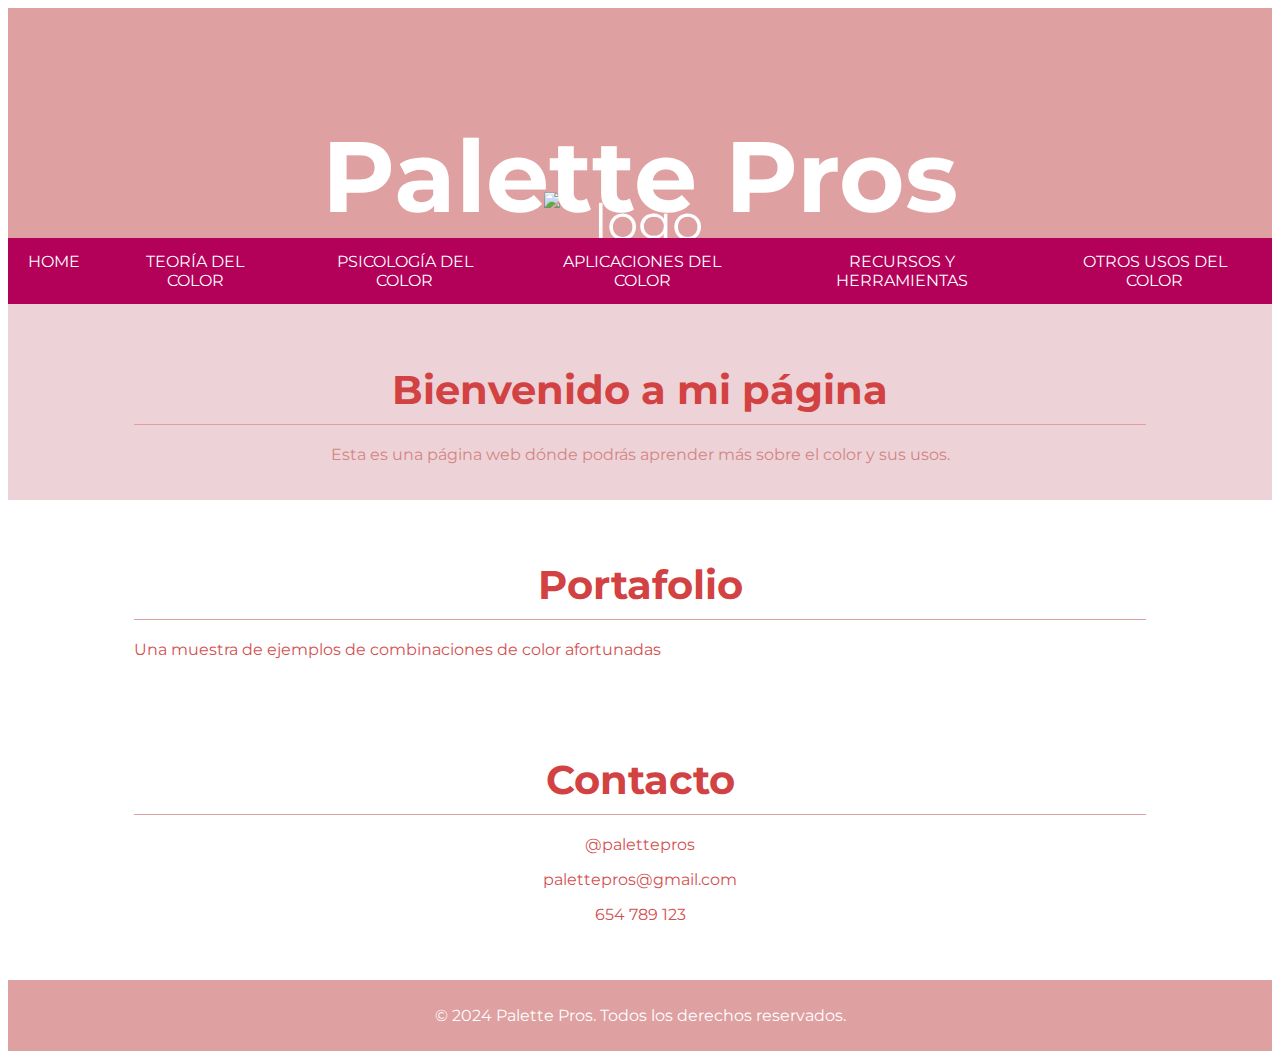
==== index.html @ 963232a9 "home to index rename" ====
<!DOCTYPE html>
<html>
<head>
<meta charset="utf-8">
<link rel="stylesheet" href="CSS TRABAJO.css">
<title>HOME</title>
<style>
	@import url('https://fonts.googleapis.com/css2?family=Montserrat:ital,wght@0,100..900;1,100..900&display=swap');
</style>
</head>

<body>
	<header>
		<hgroup>
		<div class="container">
		<h1>Palette Pros</h1>
			<figure class="logo">
				<img src="imagenes/logo.png" alt="logo">
			</figure>
		</div>
		</hgroup>
	</header>
<nav>
	<ul>
		<li><a href="../index.html">HOME</a></li>
		<li><a href="../TEORIA DEL COLOR.html">TEORÍA DEL COLOR</a></li>
		<li><a href="../PSICOLOGIA DEL COLOR.html">PSICOLOGÍA DEL COLOR</a></li>
		<li><a href="APLICACIONES DEL COLOR.html">APLICACIONES DEL COLOR</a></li>
		<li><a href="../RECURSOS Y HERRAMIENTAS.html">RECURSOS Y HERRAMIENTAS</a></li>
		<li><a href="../OTROS USOS DEL COLOR.html">OTROS USOS DEL COLOR</a></li>
	</ul>
</nav>
	
		<main>
		</div>
    </header>

    <section id="home">
        <div class="container">
            <h2>Bienvenido a mi página</h2>
            <p>Esta es una página web dónde podrás aprender más sobre el color y sus usos.</p>
        </div>
    </section>

  

    <section id="portfolio">
        <div class="container">
            <h2>Portafolio</h2>
            <p>Una muestra de ejemplos de combinaciones de color afortunadas</p>
    </section>

    <section id="contact">
        <div class="container">
            <h2>Contacto</h2>
            <p>@palettepros</p>
            <p>palettepros@gmail.com</p>
            <p>654 789 123</p>
            
        </div>
    </section>
    

    <footer>
        <div class="container">
            <p>&copy; 2024 Palette Pros. Todos los derechos reservados.</p>
        </div>
    </footer>
		</main>
</body>
</html>
---- CSS TRABAJO.css ----
@charset "utf-8";
/* CSS Document */
a{text-decoration: none;color: #d35151;}

nav ul{text-decoration: none;}      

body {font-family: "Montserrat", sans-serif;font-optical-sizing: auto;font-weight:weight;font-style: normal;}

.container {width: 80%;margin: auto;overflow: hidden;}

header {background: #dea0a0;color: #fff;padding-top: 40px; font-size: 50px; text-align: center;}

header a {color: #fff;text-decoration: none;text-transform: uppercase;font-size: 16px;}

header ul {padding: 0;list-style: none;}

header li {display: inline;padding: 0 20px 0 20px;}

header #branding {text-align: center;}

header nav {text-align: center;margin-top: 10px;}

section {padding: 20px 0;text-align: center;}

section#home {background: #edd3d7;color: #d38585; text-align: center;}

section#about, section#contact {background: #fff;color: #d35151;text-align: center;}

section#portfolio {background: #fff;color: #d35151;text-align: left;}

section h2 {padding-bottom: 10px;margin-bottom: 20px;border-bottom: 1px solid #dea0a0;text-align: center;}

footer {background: #dea0a0;color: #fff;text-align: center;padding: 10px 0;margin-top: 20px;}

.info-section{text-align: justify;}

.titulo{text-align: center;}

.info-section h2{color: #d24242;}

.info-section h3{color: #c14d4d;}

.info-section p {color: #c14d4d;}

.container h2{color: #d24242;}

.article{padding-top:3vw;}

u{text-decoration: underline;}

.gallery {display: flex;flex-wrap: nowrap;overflow-x: auto;scroll-snap-type: x mandatory;-webkit-overflow-scrolling: touch; width: 30vw; margin-left:auto; margin-right:auto; margin-bottom: 2%;}

.gallery-item {flex: 0 0 auto;width: 100%;scroll-snap-align: start;position: relative}

.gallery-item img {width: 100%;height: auto;display: block;}

.logo img{width: 15vw;margin-top:-12%;margin-left:auto;margin-bottom: -7%; margin-right: auto;  display: block; }

.aplicaciones{text-align: center;}

.galeria {width: 14vw; height: 25vw; position: relative; margin: auto; overflow-x: hidden;}
.boton {width: 1.75vw; height: 1.75vw; background: rgb(241, 159, 159); border-radius: 50%; position: absolute;text-align: center;margin-top: 1vw;}
.boton:hover {background: darkgrey;}

    #bot1 {left: 3.5vw;}
	#bot2 {left: 5.5vw;}
	#bot3 {left: 7.5vw;}
	#bot4 {left: 9.5vw;}
	

.tira {width: 77vw; padding: -1vw; position: absolute; left: 0; top: 2vw; transition: left 1s linear;}
.galeria img {width: 11vw; margin: 1.75vw; display: inline-block;text-align: center;}
.galeria figcaption {position: relative; top: 21vw; text-align: center;}

	#bot1:hover ~ .tira {left: 0vw;}
	#bot2:hover ~ .tira {left: -16vw;}
	#bot3:hover ~ .tira {left: -31vw;}
	#bot4:hover ~ .tira {left: -46vw;}

nav {
	background-color: #b30059; 
	width: 100%;
	overflow: hidden;
}

ul {
	list-style-type: none;
	margin: 0;
	padding: 0;
	display: flex;
	justify-content: space-around;
}

ul li {
	display: inline;
}

ul li a {
	display: block;
	color: white;
	text-align: center;
	padding: 14px 20px;
	text-decoration: none;
}

ul li a:hover {
	background-color: #fa87ad;
}

h2 {
	text-align: center; margin-top: 4%; font-size: 250%; color:#b30059 ;
}

.cuerpo {
	display: flex;
	flex-direction: column;
	align-items: center;
	height: 100vh;
	margin: 0;
	margin-top: 4%;
	margin-bottom: 4%;
  }
  
  .circle-container {
	position: relative;
	width: 500px;
	height: 500px;
	margin-bottom: 50px;
  }
  
  .color-circle {
	position: absolute;
	width: 70px;
	height: 70px;
	border-radius: 50%;
	cursor: pointer;
	transition: transform 0.2s;
  }
  
  .color-circle:hover {
	transform: scale(1.2);
  }
  
  .color-info {
	display: none;
	position: absolute;
	top: 30%;
	left: 50%;
	transform: translate(-50%, -50%);
	background: rgba(255, 255, 255, 0.9);
	padding: 20px;
	border-radius: 10px;
	box-shadow: 0 0 10px rgba(0, 0, 0, 0.1);
	z-index: 10;
  }
  
  .color-info-small {
	display: none;
	position: absolute;
	top: 70%;
	left: 50%;
	transform: translate(-50%, -50%);
	background-color: rgba(255, 255, 255, 0.9);
	padding: 20px;
	border-radius: 10px;
	box-shadow: 0 0 10px rgba(0, 0, 0, 0.1);
	z-index: 10;
  }
  
  .color-info {
	width: 250px;
  }
  
  .color-info-small {
	width: 220px;
	padding: 10px;
	font-size: 0.9em;
  }
  
  .color-circle:hover + .color-info,
  .color-circle:hover + .color-info + .color-info-small {
	display: block;
  }
  
  /* Positioning the color circles */
  #amarillo { top: 10%; left: 50%; background: yellow; transform: translate(-50%, -50%); }
  #naranja { top: 30%; left: 85%; background: orange; transform: translate(-50%, -50%); }
  #rojo { top: 70%; left: 85%; background: red; transform: translate(-50%, -50%); }
  #violeta { top: 90%; left: 50%; background: rgb(88, 53, 129); transform: translate(-50%, -50%); }
  #azul { top: 70%; left: 15%; background: blue; transform: translate(-50%, -50%); }
  #verde { top: 30%; left: 15%; background: green; transform: translate(-50%, -50%); }
  
  #blanco { top: 120%; left: 50%; background: white; transform: translate(-50%, -50%); border: 1px solid #ccc; }
  #gris { top: 10%; left: -10%; background: gray; transform: translate(-50%, -50%); }
  #negro { top: 10%; left: 110%; background: black; transform: translate(-50%, -50%); }
  
  .line-container {
	display: none; /* Hide the line container */
  }
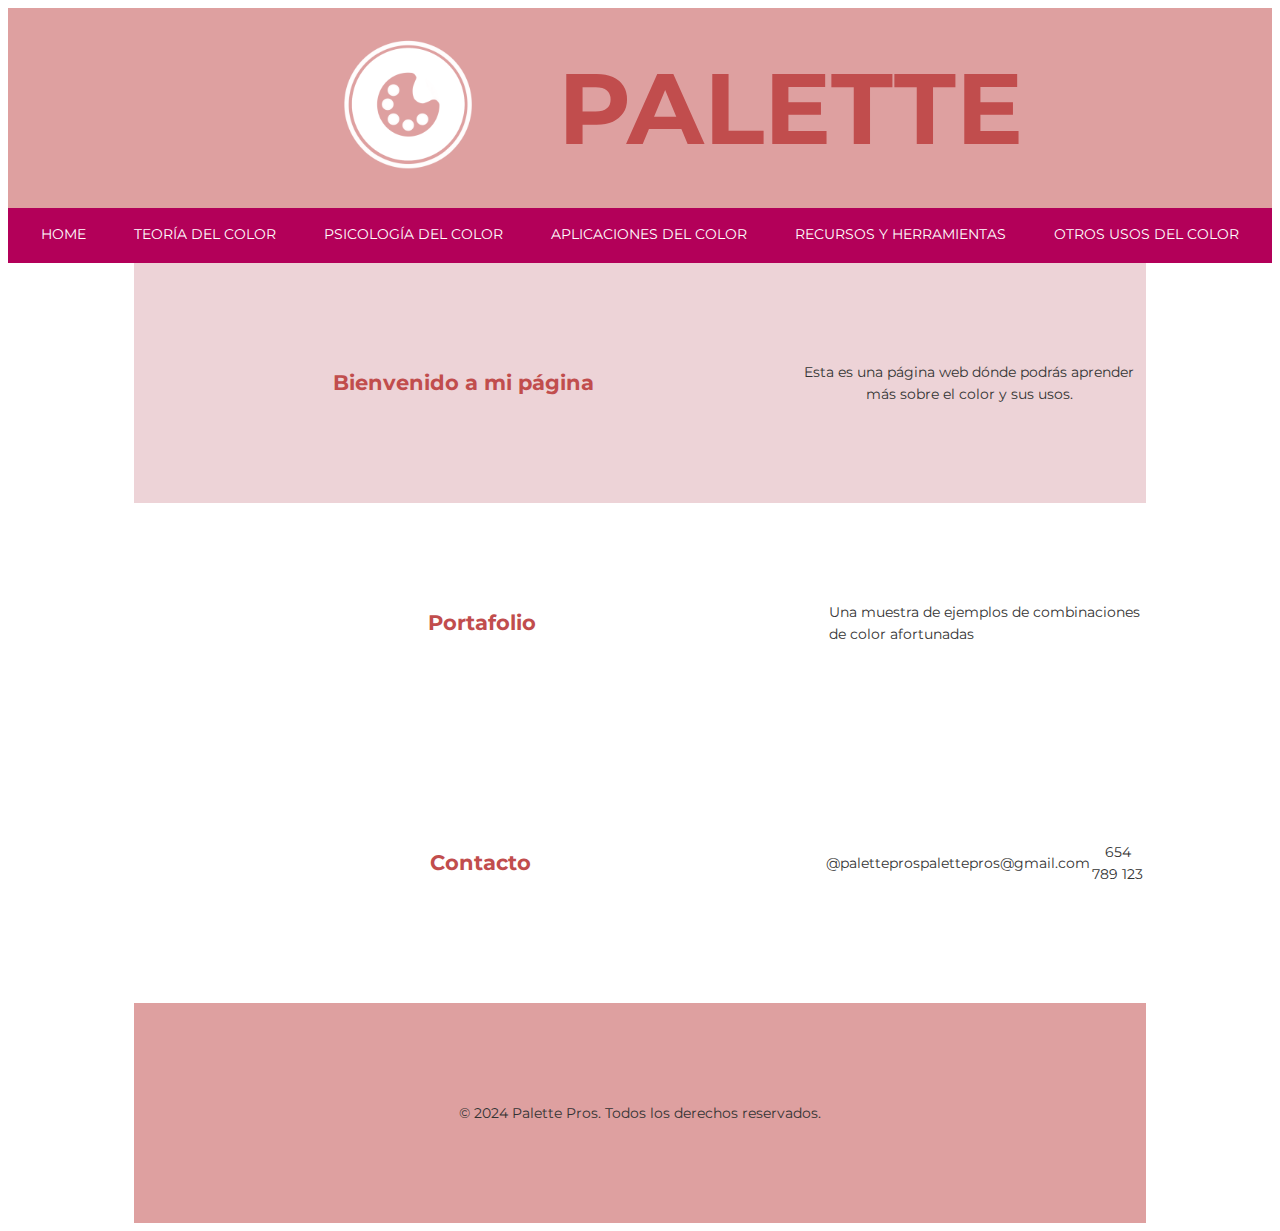
==== commit d532c64a: "optimization" ====
--- a/index.html
+++ b/index.html
@@ -2,7 +2,7 @@
 <html>
 <head>
 <meta charset="utf-8">
-<link rel="stylesheet" href="CSS TRABAJO.css">
+<link rel="stylesheet" href="CSS TRABAJO123.css">
 <title>HOME</title>
 <style>
 	@import url('https://fonts.googleapis.com/css2?family=Montserrat:ital,wght@0,100..900;1,100..900&display=swap');
@@ -11,26 +11,19 @@
 
 <body>
 	<header>
-		<hgroup>
 		<div class="container">
-		<h1>Palette Pros</h1>
-			<figure class="logo">
-				<img src="imagenes/logo.png" alt="logo">
-			</figure>
+			<div class="logo"></div>
+			<h1>Palette</h1>
 		</div>
-		</hgroup>
 	</header>
-<nav>
-	<ul>
-		<li><a href="../index.html">HOME</a></li>
-		<li><a href="../TEORIA DEL COLOR.html">TEORÍA DEL COLOR</a></li>
-		<li><a href="../PSICOLOGIA DEL COLOR.html">PSICOLOGÍA DEL COLOR</a></li>
-		<li><a href="APLICACIONES DEL COLOR.html">APLICACIONES DEL COLOR</a></li>
-		<li><a href="../RECURSOS Y HERRAMIENTAS.html">RECURSOS Y HERRAMIENTAS</a></li>
-		<li><a href="../OTROS USOS DEL COLOR.html">OTROS USOS DEL COLOR</a></li>
-	</ul>
-</nav>
-	
+	<nav>
+		<a href="index.html">HOME</a>
+		<a href="TEORIA DEL COLOR.html">TEORÍA DEL COLOR</a>
+		<a href="PSICOLOGIA DEL COLOR.html">PSICOLOGÍA DEL COLOR</a>
+		<a href="APLICACIONES DEL COLOR.html">APLICACIONES DEL COLOR</a>
+		<a href="RECURSOS Y HERRAMIENTAS.html">RECURSOS Y HERRAMIENTAS</a>
+		<a href="OTROS USOS DEL COLOR.html">OTROS USOS DEL COLOR</a>
+	</nav>
 		<main>
 		</div>
     </header>
--- a/CSS TRABAJO123.css
+++ b/CSS TRABAJO123.css
@@ -0,0 +1,377 @@
+@charset "utf-8";
+/* CSS Document */
+body {
+	font: 14px/22px "Montserrat", sans-serif;
+	font-optical-sizing: auto;
+}
+
+main {
+	width: 80%;
+	margin: auto;
+}
+
+main h1 {
+	font-size: 40px;
+}
+
+h1{
+	margin: 2% auto;
+	color:#c14d4d;
+	text-align: center;
+	width: 100%;
+}
+
+h2, h3{
+	margin: 3% auto;
+	color:#c14d4d ;
+	width: 100%;
+	text-align: center;
+}
+
+p {
+	color:#333333;
+}
+
+a{
+	text-decoration: none;
+	color: #d35151;
+}
+
+header {
+	background: #dea0a0;
+	color: #fff;
+	align-content: center;
+}
+
+.container {
+	overflow: hidden;
+	display: flex;
+	flex-flow: row nowrap;
+	justify-content: center;
+	align-items: center;
+	width: 100%;
+	margin: auto;
+	height: 200px;
+}
+
+.logo{
+	background-image: url(imagenes/logo.png);
+	background-size: cover;
+	background-position: center;
+	width: 300px;
+	height: 300px;
+}
+
+.container h1{
+	overflow: hidden;
+	margin: 0;
+	padding: 0;
+	text-transform: uppercase;
+	width: auto;
+	font-size: 100px;
+	line-height: 100px;
+}
+
+nav {
+	background-color: #b30059;
+	width: 100%;
+	height: 55px;
+	overflow: hidden;
+	display: flex;
+	flex-flow: row nowrap; 
+	justify-content: space-evenly;
+}
+
+nav a {
+	list-style-type: none;
+	text-align: center;
+	color: #fff;
+	padding: 15px 15px;
+}
+
+nav a:hover {
+	background-color: #fff;
+	color: black;
+}
+
+nav a.active {
+	background-color: #04AA6D;
+	color: white;
+}
+.apc-art1 {
+	width:100%;
+	height:100%;
+}
+
+.grid-wrapper {
+	margin: 20px auto;
+	width:100%;
+	height:100%;
+	display: grid;
+	grid-template-columns: 50% 50%;
+	grid-column-gap: 20px;
+	grid-row-gap: 20px;
+}
+
+.grid-wrapper article {
+	margin: 10px;
+	border-radius: 30px;
+	padding: 2% 5%;
+	box-shadow: 10px 10px 30px 0px rgba(0,0,0,0.50);
+}
+
+.grid-wrapper article div h3 {
+	text-align: center;
+	width: 100%;
+}
+
+.grid-wrapper article div p {
+	text-align: justify;
+	width: 100%;
+}
+
+.apc-art2 h2{
+	width:100%;
+	text-align: center;
+	margin-bottom: 1%;
+}
+
+.apc-art2 p{
+	text-align: justify;
+	margin: auto;
+}
+
+.apc-art2-flexbox-container {
+	width:100%;
+	height:100%;
+	text-align: center;
+	margin: auto;
+	display: flex;
+	flex-flow: row nowrap;
+}
+
+.apc-art2-flexbox-container div{
+	flex: auto auto;
+	width:auto;
+	height:auto;
+	text-align: center;
+	margin: auto;
+	padding: 1%;
+}
+
+#apc-art2-p {
+	margin: 1% auto;
+	width: 50%;
+	text-align: center;
+}
+
+ section {
+	padding: 20px 0;
+	text-align: center;
+}
+ section#home {
+	background: #edd3d7;
+	color: #d38585;
+	 text-align: center;
+}
+ section#about, section#contact {
+	background: #fff;
+	color: #d35151;
+	text-align: center;
+}
+ section#portfolio {
+	background: #fff;
+	color: #d35151;
+	text-align: left;
+}
+
+ footer {
+	background: #dea0a0;
+	color: #fff;
+	text-align: center;
+	padding: 10px 0;
+	margin-top: 20px;
+}
+ .info-section{
+	text-align: justify;
+	width: 100%;
+}
+
+ u{
+	text-decoration: underline;
+}
+ .gallery {
+	display: flex;
+	flex-wrap: nowrap;
+	overflow-x: auto;
+	scroll-snap-type: x mandatory;
+	-webkit-overflow-scrolling: touch;
+	 width: 30vw;
+	 margin-left:auto;
+	 margin-right:auto;
+	 margin-bottom: 2%;
+}
+ .gallery-item {
+	flex: 0 0 auto;
+	width: 100%;
+	scroll-snap-align: start;
+	position: relative
+}
+ .gallery-item img {
+	width: 100%;
+	height: auto;
+	display: block;
+}
+
+ .aplicaciones{
+	text-align: center;
+}
+ .galeria {
+	width: 14vw;
+	 height: 25vw;
+	 position: relative;
+	 margin: auto;
+	 overflow-x: hidden;
+}
+ .boton {
+	width: 1.75vw;
+	 height: 1.75vw;
+	 background: rgb(241, 159, 159);
+	 border-radius: 50%;
+	 position: absolute;
+	text-align: center;
+	margin-top: 1vw;
+}
+ .boton:hover {
+	background: darkgrey;
+}
+ #bot1 {
+	left: 3.5vw;
+}
+ #bot2 {
+	left: 5.5vw;
+}
+ #bot3 {
+	left: 7.5vw;
+}
+ #bot4 {
+	left: 9.5vw;
+}
+ .tira {
+	width: 77vw;
+	 padding: -1vw;
+	 position: absolute;
+	 left: 0;
+	 top: 2vw;
+	 transition: left 1s linear;
+}
+ .galeria img {
+	width: 11vw;
+	 margin: 1.75vw;
+	 display: inline-block;
+	text-align: center;
+}
+ .galeria figcaption {
+	position: relative;
+	 top: 21vw;
+	 text-align: center;
+}
+ #bot1:hover ~ .tira {
+	left: 0vw;
+}
+ #bot2:hover ~ .tira {
+	left: -16vw;
+}
+ #bot3:hover ~ .tira {
+	left: -31vw;
+}
+ #bot4:hover ~ .tira {
+	left: -46vw;
+}
+ 
+.cuerpo {
+	display: flex;
+	flex-direction: column;
+	align-items: center;
+	height: 100vh;
+	margin: 0;
+	margin-top: 4%;
+	margin-bottom: 4%;
+  }
+  
+  .circle-container {
+	position: relative;
+	width: 100px;
+	height: 100px;
+	margin-bottom: 50px;
+  }
+  
+  .color-circle {
+	position: absolute;
+	width: 70px;
+	height: 70px;
+	border-radius: 50%;
+	cursor: pointer;
+	transition: transform 0.2s;
+  }
+  
+  .color-circle:hover {
+	transform: scale(1.2);
+  }
+  
+  .color-info {
+	display: none;
+	position: absolute;
+	top: 30%;
+	left: 50%;
+	transform: translate(-50%, -50%);
+	background: rgba(255, 255, 255, 0.9);
+	padding: 20px;
+	border-radius: 10px;
+	box-shadow: 0 0 10px rgba(0, 0, 0, 0.1);
+	z-index: 10;
+  }
+  
+  .color-info-small {
+	display: none;
+	position: absolute;
+	top: 70%;
+	left: 50%;
+	transform: translate(-50%, -50%);
+	background-color: rgba(255, 255, 255, 0.9);
+	padding: 20px;
+	border-radius: 10px;
+	box-shadow: 0 0 10px rgba(0, 0, 0, 0.1);
+	z-index: 10;
+  }
+  
+  .color-info {
+	width: 250px;
+  }
+  
+  .color-info-small {
+	width: 220px;
+	padding: 10px;
+	font-size: 0.9em;
+  }
+  
+  .color-circle:hover + .color-info,
+  .color-circle:hover + .color-info + .color-info-small {
+	display: block;
+  }
+  
+  /* Positioning the color circles */
+  #amarillo { top: 10%; left: 50%; background: yellow; transform: translate(-50%, -50%); }
+  #naranja { top: 30%; left: 85%; background: orange; transform: translate(-50%, -50%); }
+  #rojo { top: 70%; left: 85%; background: red; transform: translate(-50%, -50%); }
+  #violeta { top: 90%; left: 50%; background: rgb(88, 53, 129); transform: translate(-50%, -50%); }
+  #azul { top: 70%; left: 15%; background: blue; transform: translate(-50%, -50%); }
+  #verde { top: 30%; left: 15%; background: green; transform: translate(-50%, -50%); }
+  
+  #blanco { top: 120%; left: 50%; background: white; transform: translate(-50%, -50%); border: 1px solid #ccc; }
+  #gris { top: 10%; left: -10%; background: gray; transform: translate(-50%, -50%); }
+  #negro { top: 10%; left: 110%; background: black; transform: translate(-50%, -50%); }
+  
+  .line-container {
+	display: none; /* Hide the line container */
+  }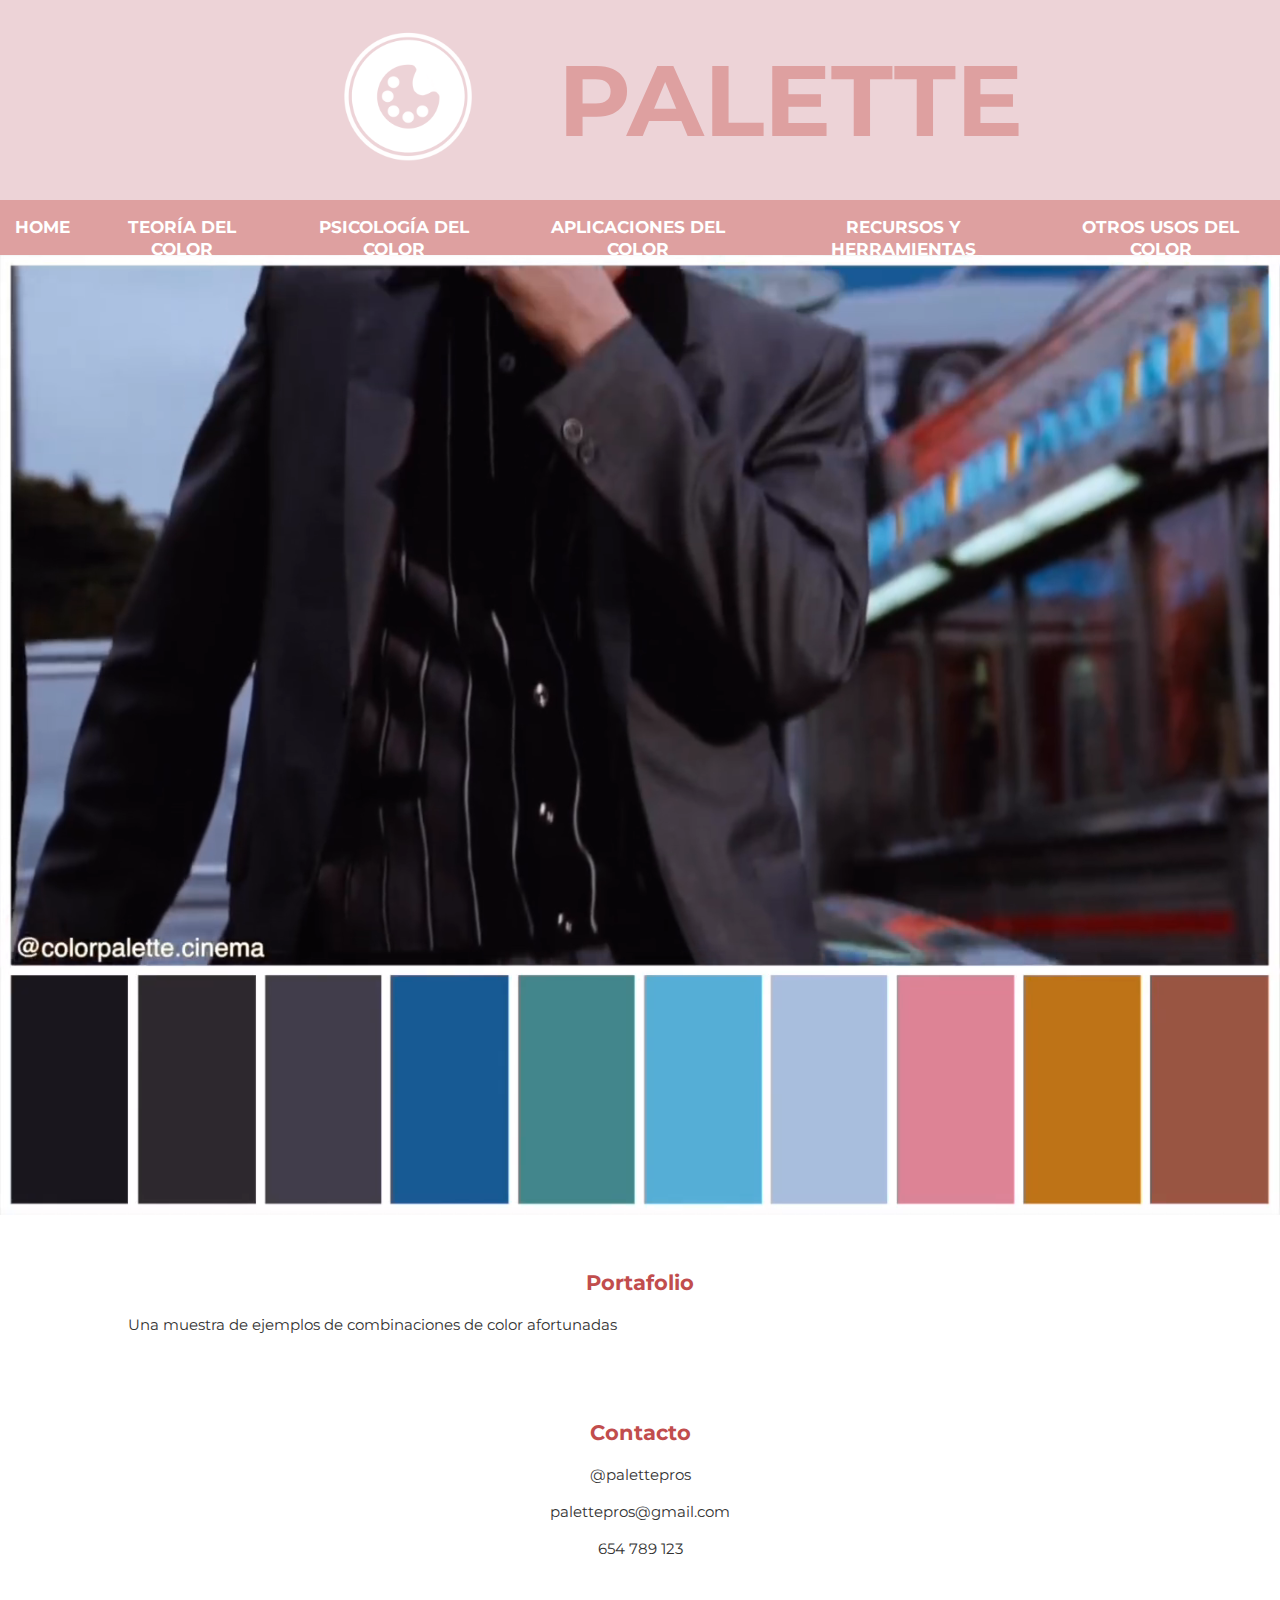
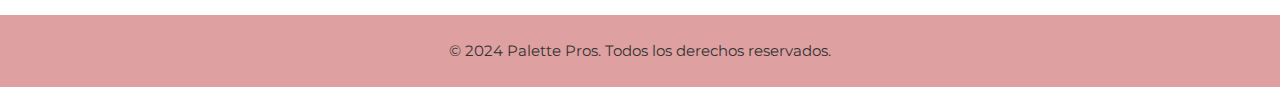
==== commit 951175d4: "Update 50%" ====
--- a/index.html
+++ b/index.html
@@ -11,7 +11,7 @@
 
 <body>
 	<header>
-		<div class="container">
+		<div class="container-logo">
 			<div class="logo"></div>
 			<h1>Palette</h1>
 		</div>
@@ -28,23 +28,18 @@
 		</div>
     </header>
 
-    <section id="home">
-        <div class="container">
-            <h2>Bienvenido a mi página</h2>
-            <p>Esta es una página web dónde podrás aprender más sobre el color y sus usos.</p>
-        </div>
-    </section>
-
-  
+    <div class="video">
+        <video autoplay muted><source src="imagenes/videopalette.mp4" type="video/mp4"></video>
+    </div>
 
     <section id="portfolio">
-        <div class="container">
+        <div>
             <h2>Portafolio</h2>
             <p>Una muestra de ejemplos de combinaciones de color afortunadas</p>
     </section>
 
     <section id="contact">
-        <div class="container">
+        <div>
             <h2>Contacto</h2>
             <p>@palettepros</p>
             <p>palettepros@gmail.com</p>
@@ -55,7 +50,7 @@
     
 
     <footer>
-        <div class="container">
+        <div>
             <p>&copy; 2024 Palette Pros. Todos los derechos reservados.</p>
         </div>
     </footer>
--- a/CSS TRABAJO123.css
+++ b/CSS TRABAJO123.css
@@ -1,16 +1,24 @@
 @charset "utf-8";
 /* CSS Document */
+:root{
+	width: 100%;
+	height: 100%;
+}
+
 body {
 	font: 14px/22px "Montserrat", sans-serif;
 	font-optical-sizing: auto;
-}
-
-main {
+	background-color: #fff;
+	margin: 0;
+}
+
+.main {
 	width: 80%;
 	margin: auto;
-}
-
-main h1 {
+	padding: 2% 0;
+}
+
+.main h1 {
 	font-size: 40px;
 }
 
@@ -19,17 +27,24 @@
 	color:#c14d4d;
 	text-align: center;
 	width: 100%;
+	text-transform: uppercase;
 }
 
 h2, h3{
-	margin: 3% auto;
+	margin-top: 3%;
+	margin-bottom: 2%;
 	color:#c14d4d ;
 	width: 100%;
 	text-align: center;
+}
+
+h3 {
+	margin: 0;
 }
 
 p {
 	color:#333333;
+	font-size: 15px;
 }
 
 a{
@@ -37,13 +52,32 @@
 	color: #d35151;
 }
 
+hr {
+	border: 1px solid #edd3d7;
+}
+
 header {
-	background: #dea0a0;
+	background:#edd3d7;
 	color: #fff;
 	align-content: center;
 }
 
-.container {
+section {
+	width: 80%;
+	margin: auto;
+}
+
+.bg-wrapper {
+	background-color: #edd3d7b9;
+	width: 100%;
+	height: 100%;
+	background: -moz-linear-gradient(top,  #edd3d7b9 0%, #edd3d7b9 50%, #edd3d7b9 75%, #fff 100%);
+	background: -webkit-linear-gradient(top,  #edd3d7b9 0%,#edd3d7b9 50%,#edd3d7b9 75%,#fff 100%);
+	background: linear-gradient(to bottom,  #edd3d7b9 0%,#edd3d7b9 50%,#edd3d7b9 75%,#fff 100%);
+	filter: progid:DXImageTransform.Microsoft.gradient( startColorstr='#edd3d7b9', endColorstr='#fff',GradientType=0 );
+}
+
+.container-logo {
 	overflow: hidden;
 	display: flex;
 	flex-flow: row nowrap;
@@ -62,7 +96,7 @@
 	height: 300px;
 }
 
-.container h1{
+.container-logo h1{
 	overflow: hidden;
 	margin: 0;
 	padding: 0;
@@ -70,10 +104,12 @@
 	width: auto;
 	font-size: 100px;
 	line-height: 100px;
+	color: #dea0a0;
+	
 }
 
 nav {
-	background-color: #b30059;
+	background-color: #dea0a0;
 	width: 100%;
 	height: 55px;
 	overflow: hidden;
@@ -86,21 +122,20 @@
 	list-style-type: none;
 	text-align: center;
 	color: #fff;
-	padding: 15px 15px;
+	text-transform: uppercase;
+	font-weight:bolder;
+	font-size: larger;
+	padding: 16px 15px;
 }
 
 nav a:hover {
-	background-color: #fff;
-	color: black;
+	background-color: #edd3d7;
+	color: #c14d4d;
 }
 
 nav a.active {
 	background-color: #04AA6D;
 	color: white;
-}
-.apc-art1 {
-	width:100%;
-	height:100%;
 }
 
 .grid-wrapper {
@@ -117,6 +152,7 @@
 	margin: 10px;
 	border-radius: 30px;
 	padding: 2% 5%;
+	background-color: #fff;
 	box-shadow: 10px 10px 30px 0px rgba(0,0,0,0.50);
 }
 
@@ -130,15 +166,21 @@
 	width: 100%;
 }
 
-.apc-art2 h2{
-	width:100%;
-	text-align: center;
-	margin-bottom: 1%;
+.apc-art2-header {
+	margin: 1% auto;
+	width: 100%;
+	text-align: center;
+}
+
+#apc_art2_header_p {
+	text-align: center;
+	width: 50%;
 }
 
 .apc-art2 p{
-	text-align: justify;
-	margin: auto;
+	text-align: center;
+	margin: auto;
+	margin-top: 1.05em;
 }
 
 .apc-art2-flexbox-container {
@@ -148,21 +190,27 @@
 	margin: auto;
 	display: flex;
 	flex-flow: row nowrap;
+	justify-content: space-between;
+	align-items: baseline;
 }
 
 .apc-art2-flexbox-container div{
-	flex: auto auto;
-	width:auto;
-	height:auto;
+	flex: 1 1 100%;
 	text-align: center;
 	margin: auto;
 	padding: 1%;
-}
-
-#apc-art2-p {
-	margin: 1% auto;
-	width: 50%;
-	text-align: center;
+	width: 300px;
+	height: 200px;
+}
+
+.apc-art3 {
+	text-align: center;
+}
+
+.apc-art3 hgroup h2, .apc-art3 hgroup p{
+	text-align: center;
+	margin-left: auto;
+	margin-right: auto;
 }
 
  section {
@@ -170,9 +218,8 @@
 	text-align: center;
 }
  section#home {
-	background: #edd3d7;
-	color: #d38585;
-	 text-align: center;
+	background: #fff;
+	text-align: center;
 }
  section#about, section#contact {
 	background: #fff;
@@ -191,10 +238,6 @@
 	text-align: center;
 	padding: 10px 0;
 	margin-top: 20px;
-}
- .info-section{
-	text-align: justify;
-	width: 100%;
 }
 
  u{
@@ -223,9 +266,6 @@
 	display: block;
 }
 
- .aplicaciones{
-	text-align: center;
-}
  .galeria {
 	width: 14vw;
 	 height: 25vw;
@@ -288,8 +328,112 @@
  #bot4:hover ~ .tira {
 	left: -46vw;
 }
- 
-.cuerpo {
+
+/* PSICOLOGIA DEL COLOR*/
+
+.psy-color-reaction-effect-container {
+	display: flex;
+	align-items: baseline;
+	gap: 3%;
+	padding: 3%;
+	width: 100%;
+	position: relative;
+}
+
+.psy-color-reaction-effect-container > * {
+	flex: 1;
+	text-align: center;
+}
+
+.psy-color-reaction {
+	position: relative;
+}
+
+.psy-color-reaction-img{
+	background-image: url(imagenes/colorwave.png);
+	background-size: contain;
+	background-repeat: no-repeat;
+	width: 600px;
+	height: 300px;
+	margin: 5% auto 0 auto;
+}
+
+#sub-header {
+	text-align: center;
+}
+
+.psy-color-classification-hot-cold{
+	width: 100%;
+}
+
+.psy-color-classification-hot-cold p{
+	width: 80%;
+	margin: auto;
+}
+
+.psy-color-classification-hot-cold-img{
+	text-align: center;
+}
+
+.psy-color-classification-hot-cold-img-caption{
+	display: flex;
+	margin: auto;
+	justify-content: space-between;
+	width: 100%;
+	font-weight: bold;
+	text-transform: uppercase;
+}
+
+#psy-color-classification-hot-cold-png {
+	background-image: url(imagenes/hotcold.png);
+	background-size:contain;
+	background-repeat: no-repeat;
+	height: 45em;
+	margin: auto;
+}
+
+.psy-color-classification-card{
+	display: flex;
+	flex-flow: column nowrap;
+	gap: 1em;
+	padding: 2%;
+}
+
+.psy-color-classification-card h3{
+	text-transform: uppercase;
+}
+
+.psy-color-classification-card-row{
+	border-radius: 30px;
+	padding: 2em;
+	height: 30em;
+	display: flex;
+	flex-flow: row nowrap;
+	justify-content: space-evenly;
+	align-items: stretch;
+	box-shadow: 10px 10px 30px 0px rgba(0,0,0,0.50);
+	margin: 2%;
+}
+
+.psy-color-classification-card-row h3{
+	width: 100%;
+	flex-basis: 100%;
+}
+
+.psy-color-classification-card-row-img {
+	width: 300px;
+	height: 300px;
+	display: flex;
+	flex-flow: column nowrap;
+}
+
+#psy-color-classification-card-row-img-p {
+	flex: 0 0 100%;
+	width: 100%;
+}
+
+ /* CIRCULO DE COLORES */
+.color-circle-container {
 	display: flex;
 	flex-direction: column;
 	align-items: center;
@@ -374,4 +518,54 @@
   
   .line-container {
 	display: none; /* Hide the line container */
-  }+  }
+
+  footer div {
+	display: block;
+	align-items: center;
+
+  }
+
+/*OTROS USOS DEL COLOR*/
+
+.otros-usos-color {
+	text-align: center;
+  }
+
+.logo-tools-container {
+	position: relative;
+	display: flex;
+	flex-flow: row nowrap;
+	justify-content: space-between;
+    width: 100%;
+	height: auto;
+	align-items: baseline;
+	padding-top: 3%;
+  }
+
+
+.logo-tools-container-item {
+	width: 300px;
+	height: auto;
+	display: flex;
+	flex-flow: column nowrap;
+	justify-content: space-around;
+	flex: 0;
+	text-align: center;
+}
+
+.logo-tools-container-item img {
+	width: 300px;
+    height: 300px;
+	object-fit: contain;
+  }
+
+.video {
+	max-width: 100%;
+	margin: 0 auto;
+}
+
+.video video {
+	width: 100%;
+	height: auto;
+}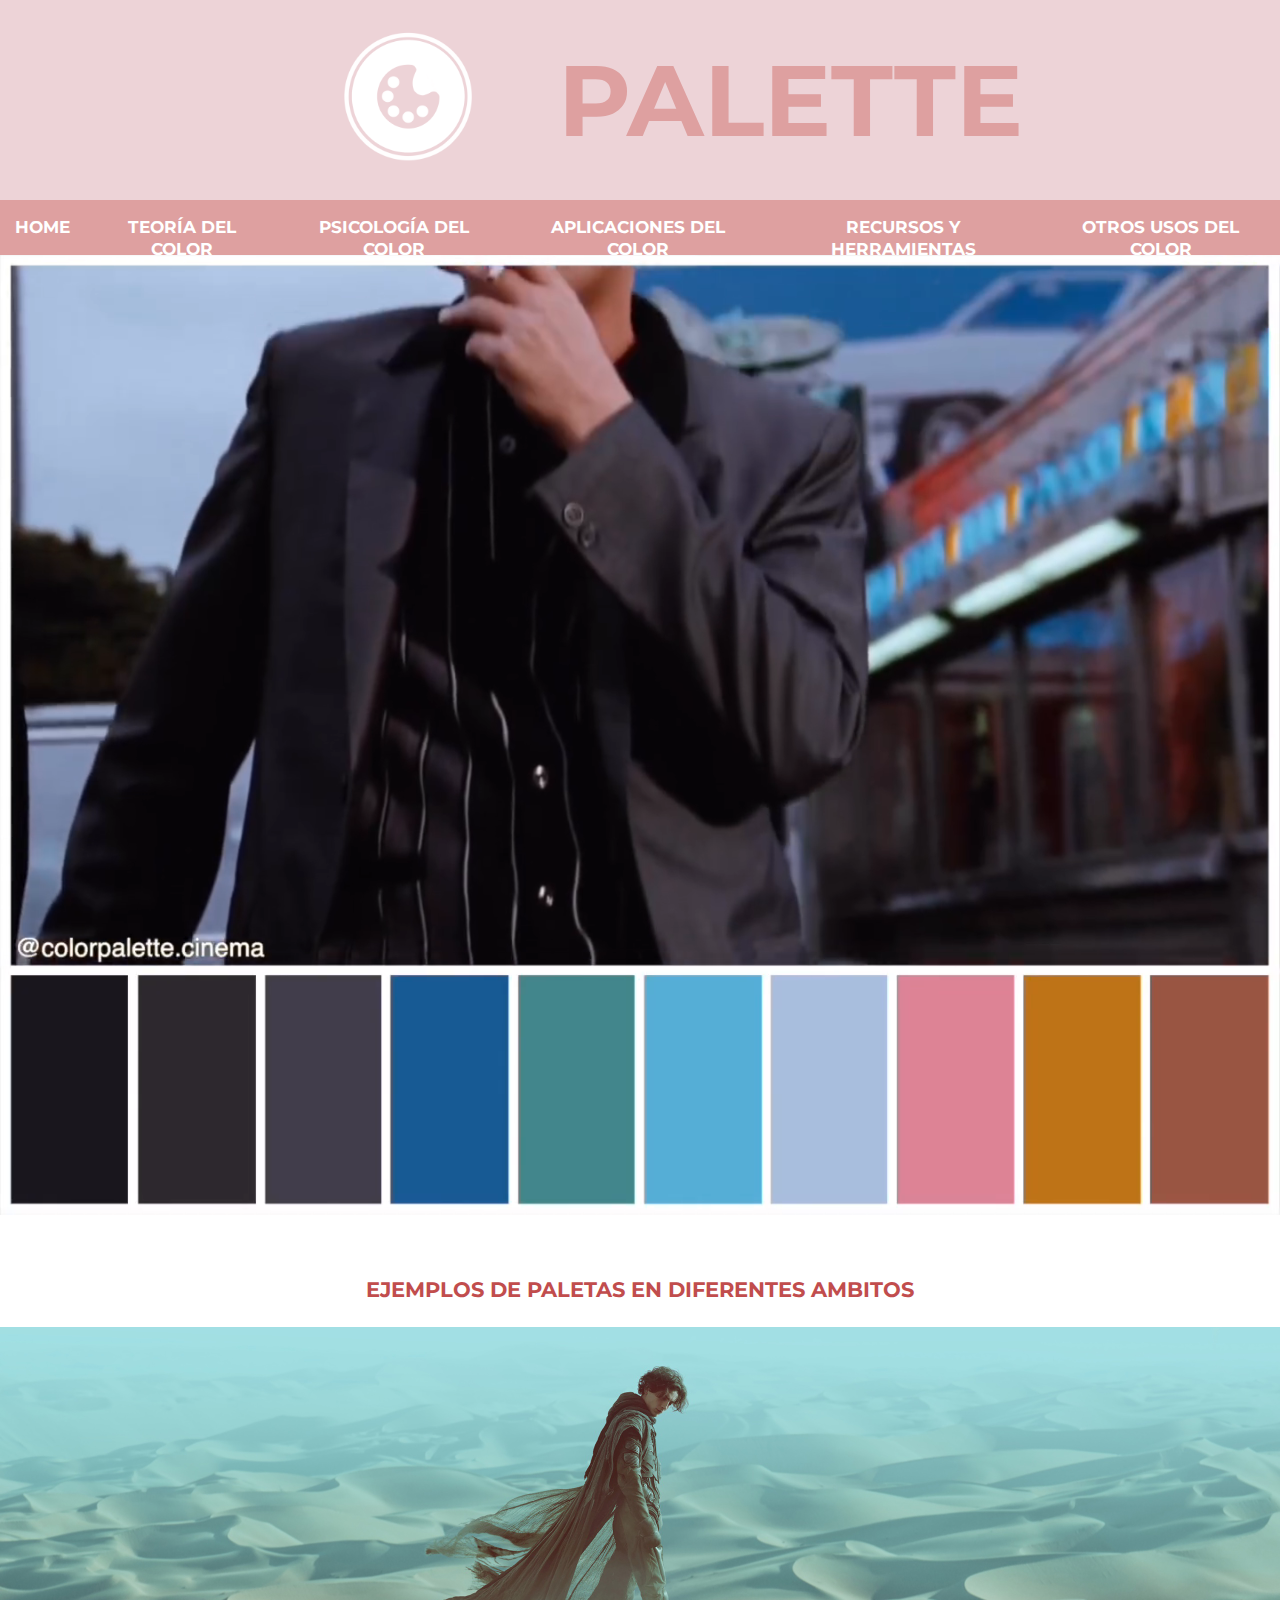
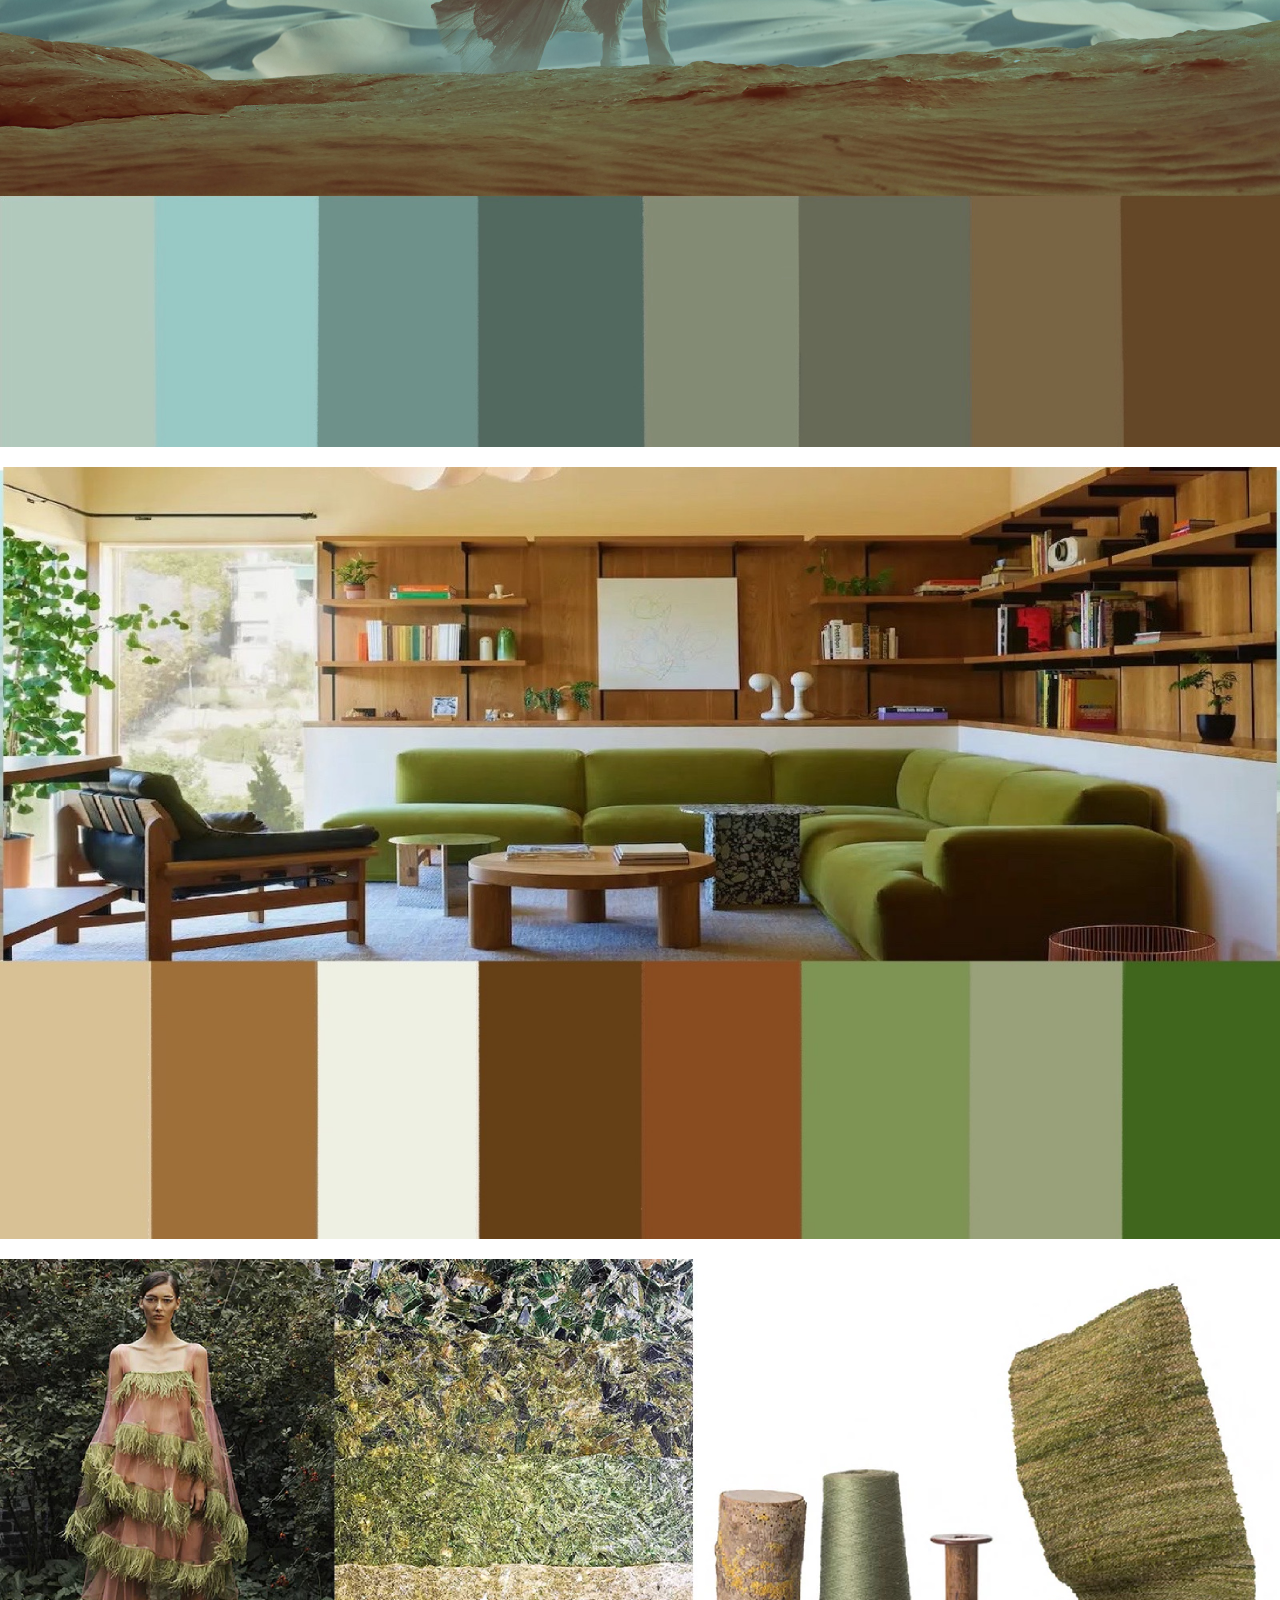
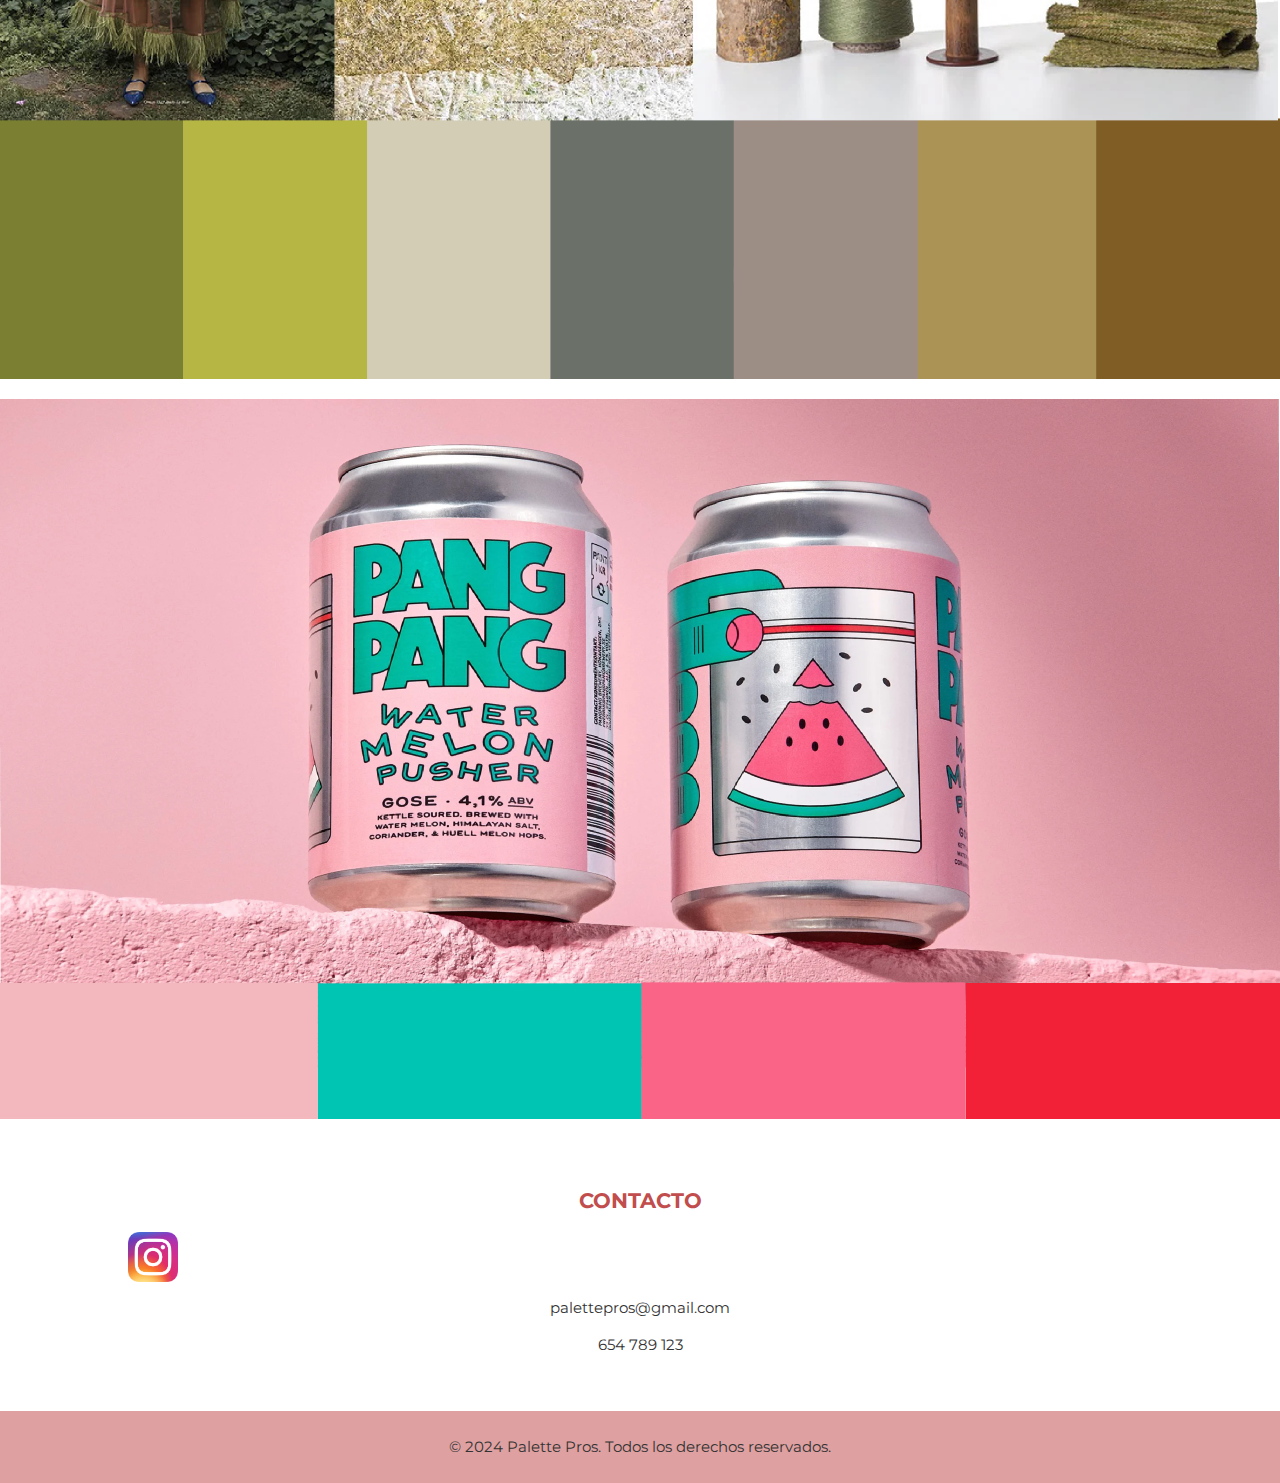
==== commit bca4e2c2: "pre-final version" ====
--- a/index.html
+++ b/index.html
@@ -24,36 +24,29 @@
 		<a href="RECURSOS Y HERRAMIENTAS.html">RECURSOS Y HERRAMIENTAS</a>
 		<a href="OTROS USOS DEL COLOR.html">OTROS USOS DEL COLOR</a>
 	</nav>
-		<main>
-		</div>
-    </header>
-
     <div class="video">
-        <video autoplay muted><source src="imagenes/videopalette.mp4" type="video/mp4"></video>
+        <video autoplay muted loop><source src="imagenes/videopalette.mp4" type="video/mp4"></video>
     </div>
-
-    <section id="portfolio">
-        <div>
-            <h2>Portafolio</h2>
-            <p>Una muestra de ejemplos de combinaciones de color afortunadas</p>
+    <section id="palettes">
+                <h2>Ejemplos de paletas en diferentes ambitos</h2>
+                <div class="palettes-img-container">
+                    <img src="imagenes/homepage.palettes/Dune.JPG" alt="Cinema Palette">
+                    <img src="imagenes/homepage.palettes/interiordesighn.jpg" alt="Interior Desighn Palette">
+                    <img src="imagenes/homepage.palettes/Moda.JPG" alt="Moda Palette">
+                    <img src="imagenes/homepage.palettes/packaging.JPG" alt="Packaging Palette">
+                </div>
     </section>
-
     <section id="contact">
-        <div>
-            <h2>Contacto</h2>
-            <p>@palettepros</p>
-            <p>palettepros@gmail.com</p>
-            <p>654 789 123</p>
-            
-        </div>
+                <h2>Contacto</h2>
+                <a href="instagram.com"></a>
+                <p>palettepros@gmail.com</p>
+                <p>654 789 123</p>
     </section>
-    
-
+    </div>
     <footer>
         <div>
             <p>&copy; 2024 Palette Pros. Todos los derechos reservados.</p>
         </div>
     </footer>
-		</main>
 </body>
 </html>
--- a/CSS TRABAJO123.css
+++ b/CSS TRABAJO123.css
@@ -30,16 +30,25 @@
 	text-transform: uppercase;
 }
 
-h2, h3{
+h2, h3, h4{
 	margin-top: 3%;
 	margin-bottom: 2%;
 	color:#c14d4d ;
 	width: 100%;
 	text-align: center;
+	text-transform: uppercase;
 }
 
 h3 {
 	margin: 0;
+	color: #ff695f;
+}
+
+h4 {
+	text-transform: uppercase;
+	color: #772d2d;
+	font-weight: 400;
+	font-style
 }
 
 p {
@@ -126,6 +135,7 @@
 	font-weight:bolder;
 	font-size: larger;
 	padding: 16px 15px;
+	margin: 1 1;
 }
 
 nav a:hover {
@@ -221,15 +231,16 @@
 	background: #fff;
 	text-align: center;
 }
- section#about, section#contact {
-	background: #fff;
-	color: #d35151;
-	text-align: center;
-}
- section#portfolio {
-	background: #fff;
-	color: #d35151;
-	text-align: left;
+section#contact {
+	text-align: center;
+}
+
+section#contact a {
+	background-image: url(imagenes/Instagram_icon.png);
+	background-size: cover;
+	width: 50px;
+	height: 50px;
+	display: block;
 }
 
  footer {
@@ -249,10 +260,10 @@
 	overflow-x: auto;
 	scroll-snap-type: x mandatory;
 	-webkit-overflow-scrolling: touch;
-	 width: 30vw;
-	 margin-left:auto;
-	 margin-right:auto;
-	 margin-bottom: 2%;
+	width: 30vw;
+	margin-left:auto;
+	margin-right:auto;
+	margin-bottom: 2%;
 }
  .gallery-item {
 	flex: 0 0 auto;
@@ -307,8 +318,8 @@
 }
  .galeria img {
 	width: 11vw;
-	 margin: 1.75vw;
-	 display: inline-block;
+	margin: 1.75vw;
+	display: inline-block;
 	text-align: center;
 }
  .galeria figcaption {
@@ -328,6 +339,41 @@
  #bot4:hover ~ .tira {
 	left: -46vw;
 }
+
+/* TEORIA DEL COLOR*/
+
+.color-theory{
+	display: flex;
+	flex-flow: column nowrap;
+}
+
+.color-theory article{
+	flex: 1;
+}
+
+.color-theory-tile-container {
+	display: flex;
+	flex-flow: row nowrap;
+}
+
+.color-theory-tile {
+	width: 25%;
+	height: auto;
+	flex: 1;
+}
+
+#rgb-mix-tile {
+	width: 500%;
+}
+
+.art-teoria-model-rgb-mix {
+	display: flex;
+	flex-flow: row nowrap;
+	justify-content: center;
+}
+
+
+
 
 /* PSICOLOGIA DEL COLOR*/
 
@@ -435,19 +481,16 @@
  /* CIRCULO DE COLORES */
 .color-circle-container {
 	display: flex;
-	flex-direction: column;
+	flex-direction: row;
 	align-items: center;
-	height: 100vh;
-	margin: 0;
-	margin-top: 4%;
-	margin-bottom: 4%;
+	justify-content: center;
+	height: auto;
   }
   
   .circle-container {
 	position: relative;
-	width: 100px;
-	height: 100px;
-	margin-bottom: 50px;
+	width: 400px;
+	height: 400px;
   }
   
   .color-circle {
@@ -457,51 +500,25 @@
 	border-radius: 50%;
 	cursor: pointer;
 	transition: transform 0.2s;
-  }
-  
-  .color-circle:hover {
-	transform: scale(1.2);
-  }
-  
+	z-index: 1;
+  }
+    
   .color-info {
-	display: none;
+	opacity: 0;
 	position: absolute;
-	top: 30%;
-	left: 50%;
-	transform: translate(-50%, -50%);
 	background: rgba(255, 255, 255, 0.9);
 	padding: 20px;
 	border-radius: 10px;
 	box-shadow: 0 0 10px rgba(0, 0, 0, 0.1);
-	z-index: 10;
-  }
-  
-  .color-info-small {
-	display: none;
-	position: absolute;
-	top: 70%;
-	left: 50%;
-	transform: translate(-50%, -50%);
-	background-color: rgba(255, 255, 255, 0.9);
-	padding: 20px;
-	border-radius: 10px;
-	box-shadow: 0 0 10px rgba(0, 0, 0, 0.1);
-	z-index: 10;
-  }
-  
-  .color-info {
-	width: 250px;
-  }
-  
-  .color-info-small {
-	width: 220px;
-	padding: 10px;
-	font-size: 0.9em;
-  }
-  
-  .color-circle:hover + .color-info,
-  .color-circle:hover + .color-info + .color-info-small {
+	z-index: 2;
+	width: auto;
+	pointer-events: none;
+  }
+      
+  .color-circle:hover + .color-info {
 	display: block;
+	opacity: 1;
+	transition: opacity .2s ease-in;
   }
   
   /* Positioning the color circles */
@@ -528,10 +545,77 @@
 
 /*OTROS USOS DEL COLOR*/
 
-.otros-usos-color {
-	text-align: center;
-  }
-
+.otrosusos-card-container {
+	display: flex;
+	flex-direction: row;
+	justify-content: space-between;
+	align-items: center;
+	margin: auto;
+}
+
+.otrosusos-card-container#biology {
+	justify-content: center;
+	column-gap: 25%;
+}
+
+.otrosusos-card {
+	width: 24rem;
+	height: 36rem;
+	border-radius: 10px;
+	overflow: hidden;
+	cursor: pointer;
+	position: relative;
+	box-shadow: 0 10px 30px 5px rgba(0, 0, 0, 0.2);
+}
+
+.otrosusos-card img {
+    position: absolute;
+    object-fit: cover;
+    width: 100%;
+    height: 100%;
+    top: 0;
+    left: 0;
+    opacity: 0.9;
+    transition: opacity .3s ease-out;
+}
+
+.otrosusos-card h3 {
+	position: absolute;
+    inset: 500px auto 10px auto;
+    margin: auto;
+    transition: inset .5s ease-out;
+    text-transform: uppercase;
+	word-wrap: break-word;
+	opacity: 10%;	
+  }
+
+.otrosusos-card p {
+	inset: auto auto 80px 30px;
+    position: absolute;
+    opacity: 0;
+    max-width: 80%;
+    transition: opacity .3s ease-out;
+}
+
+.otrosusos-card:hover h3 {
+    inset: 10% auto 300px auto;
+    transition: inset .3s ease-in;
+	color:black;
+	opacity: 100%;
+  }
+  
+.otrosusos-card:hover p {
+    opacity: 1;
+    transition: opacity .5s ease-in;
+	margin: auto;
+  }
+  
+.otrosusos-card:hover img {
+    transition: opacity .3s ease-in;
+    opacity: 0.2;
+  }
+
+/*RECURSOS Y HERRAMIENTAS*/
 .logo-tools-container {
 	position: relative;
 	display: flex;
@@ -560,6 +644,7 @@
 	object-fit: contain;
   }
 
+/* VIDEO ON HOMEPAGE */
 .video {
 	max-width: 100%;
 	margin: 0 auto;
@@ -568,4 +653,28 @@
 .video video {
 	width: 100%;
 	height: auto;
+}
+
+/* IMAGENES DE PALETAS EN HOME*/
+
+section#palettes {
+	text-align: center;
+	width: 100%;
+}
+
+section#palettes h2 {
+	text-transform: uppercase;
+}
+
+.palettes-img-container {
+	display: flex;
+	flex-flow: column nowrap;
+	row-gap: 20px;
+}
+
+.palettes-img-container img {
+	display: block;
+	margin: auto;
+	width: 100%;
+	height: 25%;
 }